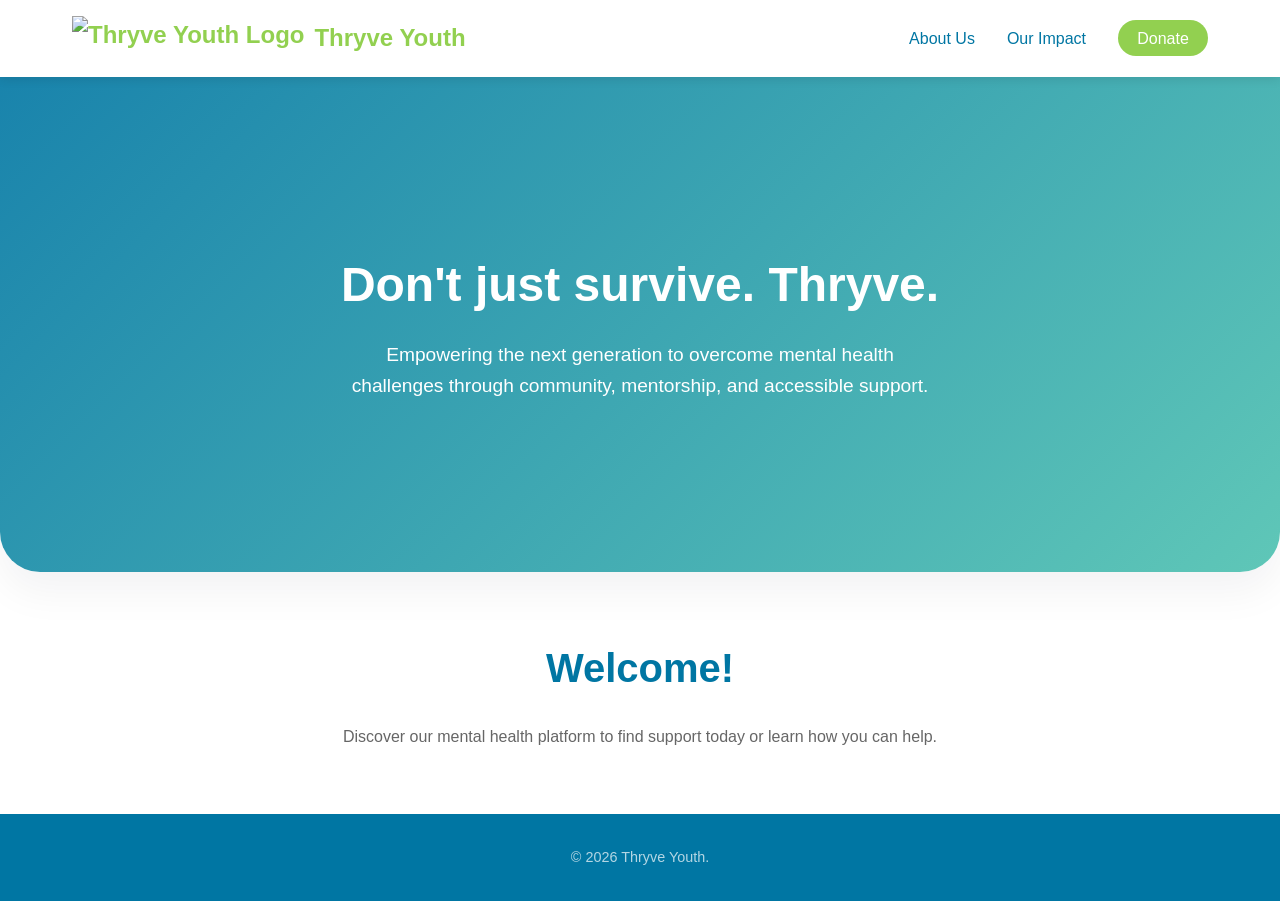
==== index.html @ bb86c057 "Add files via upload" ====
<!DOCTYPE html>
<html lang="en">
<head>
    <meta charset="UTF-8">
    <meta name="viewport" content="width=device-width, initial-scale=1.0">
    <title>HopeOcean | Home</title>
    <link rel="stylesheet" href="style.css">
</head>
<body>
    <header>
        <nav class="navbar">
            <!-- Replace your old text logo line with this graphic element -->
    <a href="index.html" class="logo" style="display: flex; align-items: center; gap: 10px;">
         <img src="logo.png" alt="Thryve Youth Logo" style="height: 45px; width: auto; object-fit: contain;">
         <span>Thryve Youth</span>
    </a>
            <ul class="nav-links">
                <li><a href="about.html">About Us</a></li>
                <li><a href="impact.html">Our Impact</a></li>
                <li><a href="#" class="btn-donate">Donate</a></li>
            </ul>
        </nav>
    </header>

    <section class="hero">
        <h1>Don't just survive. Thryve.</h1>
        <p>Empowering the next generation to overcome mental health challenges through community, mentorship, and accessible support.</p>
    </section>

    <main class="container" style="text-align: center;">
        <h2 class="section-title">Welcome!</h2>
        <p style="color: #666; max-width: 600px; margin: 0 auto;">Discover our mental health platform to find support today or learn how you can help.</p>
    </main>

    <footer><p>&copy; 2026 Thryve Youth.</p></footer>
</body>
</html>
---- style.css ----
/* Modern Minimalist Global Theme */
:root {
    /* Extracted Logo Brand Colors */
    --primary: #92d050;          /* The vibrant lime-sage green from 'youth' */
    --secondary: #43bdab;        /* The soothing teal-green from the brain half */
    --dark: #0076a3;             /* The deep teal-blue from 'Thryve' for high-contrast titles */
    --sage-light: #d1ebd2;       /* Ultra-soft sage accent for subtle hover glows */
    
    /* Calming Background Elements */
    --light-bg: #f5f4eb;         /* The warm, soft ivory cream background from your logo image */
    --white: #ffffff;
    --text-main: #2d3748;        /* Soft charcoal slate for easy reading text */
    --text-muted: #5a6a85;       /* Muted grey-blue for subtitles */
    --glass-bg: rgba(245, 244, 235, 0.8); /* Translucent navigation background matching the cream */
    --glass-border: rgba(146, 208, 80, 0.2); /* Soft green frame border */
    
    /* Layout Variables */
    --radius: 20px;              /* Extra rounded corners for a gentle, organic feel */
    --transition: all 0.4s cubic-bezier(0.16, 1, 0.3, 1);
}


* {
    box-sizing: border-box;
    margin: 0;
    padding: 0;
    font-family: 'Segoe UI', Tahoma, Geneva, Verdana, sans-serif;
}

body {
    color: var(--text);
    background-color: var(--light);
    line-height: 1.6;
    display: flex;
    flex-direction: column;
    min-height: 100vh;
}

/* Global Content Container */
main {
    flex: 1;
}

.container {
    max-width: 1000px;
    margin: 4rem auto;
    padding: 0 2rem;
}

/* Navigation Bar Layout */
header {
    background-color: var(--white);
    box-shadow: 0 2px 10px rgba(0,0,0,0.1);
    position: sticky;
    top: 0;
    z-index: 1000;
}

.navbar {
    max-width: 1200px;
    margin: 0 auto;
    padding: 1rem 2rem;
    display: flex;
    justify-content: space-between;
    align-items: center;
}

.logo {
    font-size: 1.5rem;
    font-weight: 700;
    color: var(--primary);
    text-decoration: none;
}

.nav-links {
    list-style: none;
    display: flex;
    align-items: center;
    gap: 2rem;
}

.nav-links a {
    text-decoration: none;
    color: var(--dark);
    font-weight: 500;
    transition: var(--transition);
}

.nav-links a:hover, .nav-links a.active {
    color: var(--primary);
}

/* Interactive Buttons */
.btn-donate {
    background-color: var(--primary);
    color: var(--white) !important;
    padding: 0.6rem 1.2rem;
    border-radius: 50px;
    font-weight: 600;
    transition: var(--transition);
    border: none;
    cursor: pointer;
    text-decoration: none;
}

.btn-donate:hover {
    background-color: var(--primary-hover);
    transform: translateY(-2px);
}

/* Hero Section (Homepage Only) */
/* Immersive Hero Graphic Area with Custom Theme Gradient */
.hero {
    /* This creates a calming gradient from your deep brand blue to your soothing teal */
    background: linear-gradient(135deg, rgba(0, 118, 163, 0.9) 0%, rgba(67, 189, 171, 0.85) 100%), 
                url('background.png') no-repeat center center/cover;
    height: 55vh;
    display: flex;
    flex-direction: column;
    justify-content: center;
    align-items: center;
    text-align: center;
    color: var(--white);
    padding: 0 2rem;
    border-bottom-left-radius: 40px;
    border-bottom-right-radius: 40px;
    box-shadow: 0 20px 40px rgba(15, 23, 42, 0.05);
}


.hero h1 { font-size: 3rem; margin-bottom: 1rem; }
.hero p { font-size: 1.2rem; max-width: 600px; }

/* Section Header Typography */
.section-title {
    font-size: 2.5rem;
    color: var(--dark);
    margin-bottom: 1.5rem;
    position: relative;
}

/* Cards Layout Grid (Impact Page) */
.grid {
    display: grid;
    grid-template-columns: repeat(auto-fit, minmax(280px, 1fr));
    gap: 2rem;
    margin-top: 3rem;
}

.card {
    background: var(--white);
    padding: 3rem 2.5rem;
    border-radius: var(--radius);
    box-shadow: 0 10px 30px rgba(45, 55, 72, 0.03); /* Lighter shadow to look clean against cream */
    transition: var(--transition);
    border: 1px solid rgba(146, 208, 80, 0.15); /* Soft sage green border accent */
    position: relative;
    overflow: hidden;
}

/* Make the accent strip line use your new brand colors */
.card::before {
    content: '';
    position: absolute;
    top: 0;
    left: 0;
    width: 100%;
    height: 6px;
    background: linear-gradient(90deg, var(--secondary), var(--primary));
}


.card:hover {
    transform: translateY(-5px);
    box-shadow: 0 12px 25px rgba(0,0,0,0.1);
}

.card h3 {
    color: var(--dark);
    margin-bottom: 1rem;
    font-size: 1.4rem;
}

/* Global Footer */
footer {
    background-color: var(--dark);
    color: rgba(255,255,255,0.7);
    text-align: center;
    padding: 2rem;
    font-size: 0.9rem;
    margin-top: auto;
}
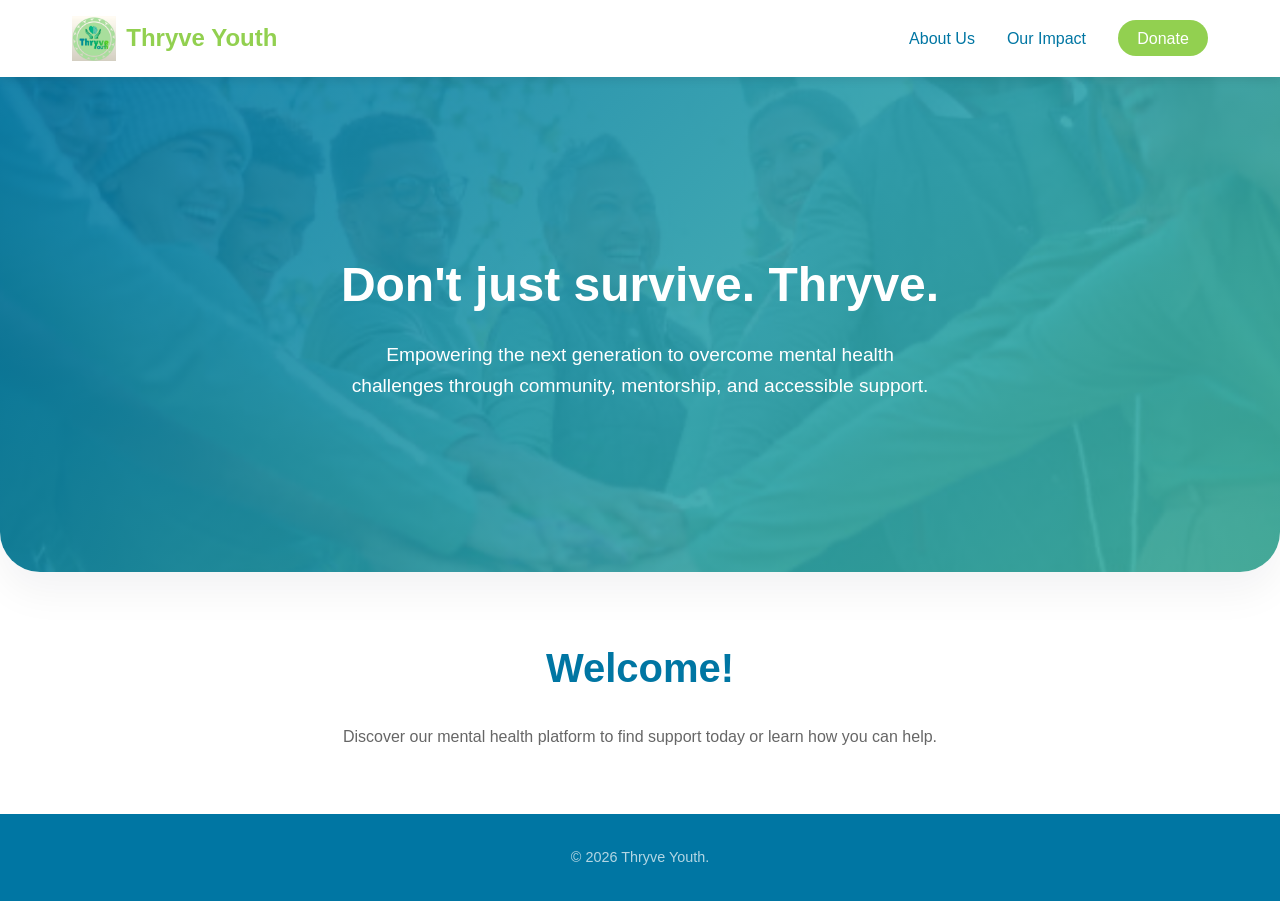
==== commit f99db070: "Add files via upload" ====
--- a/index.html
+++ b/index.html
@@ -3,7 +3,7 @@
 <head>
     <meta charset="UTF-8">
     <meta name="viewport" content="width=device-width, initial-scale=1.0">
-    <title>HopeOcean | Home</title>
+    <title>Thryve Youth| Home</title>
     <link rel="stylesheet" href="style.css">
 </head>
 <body>
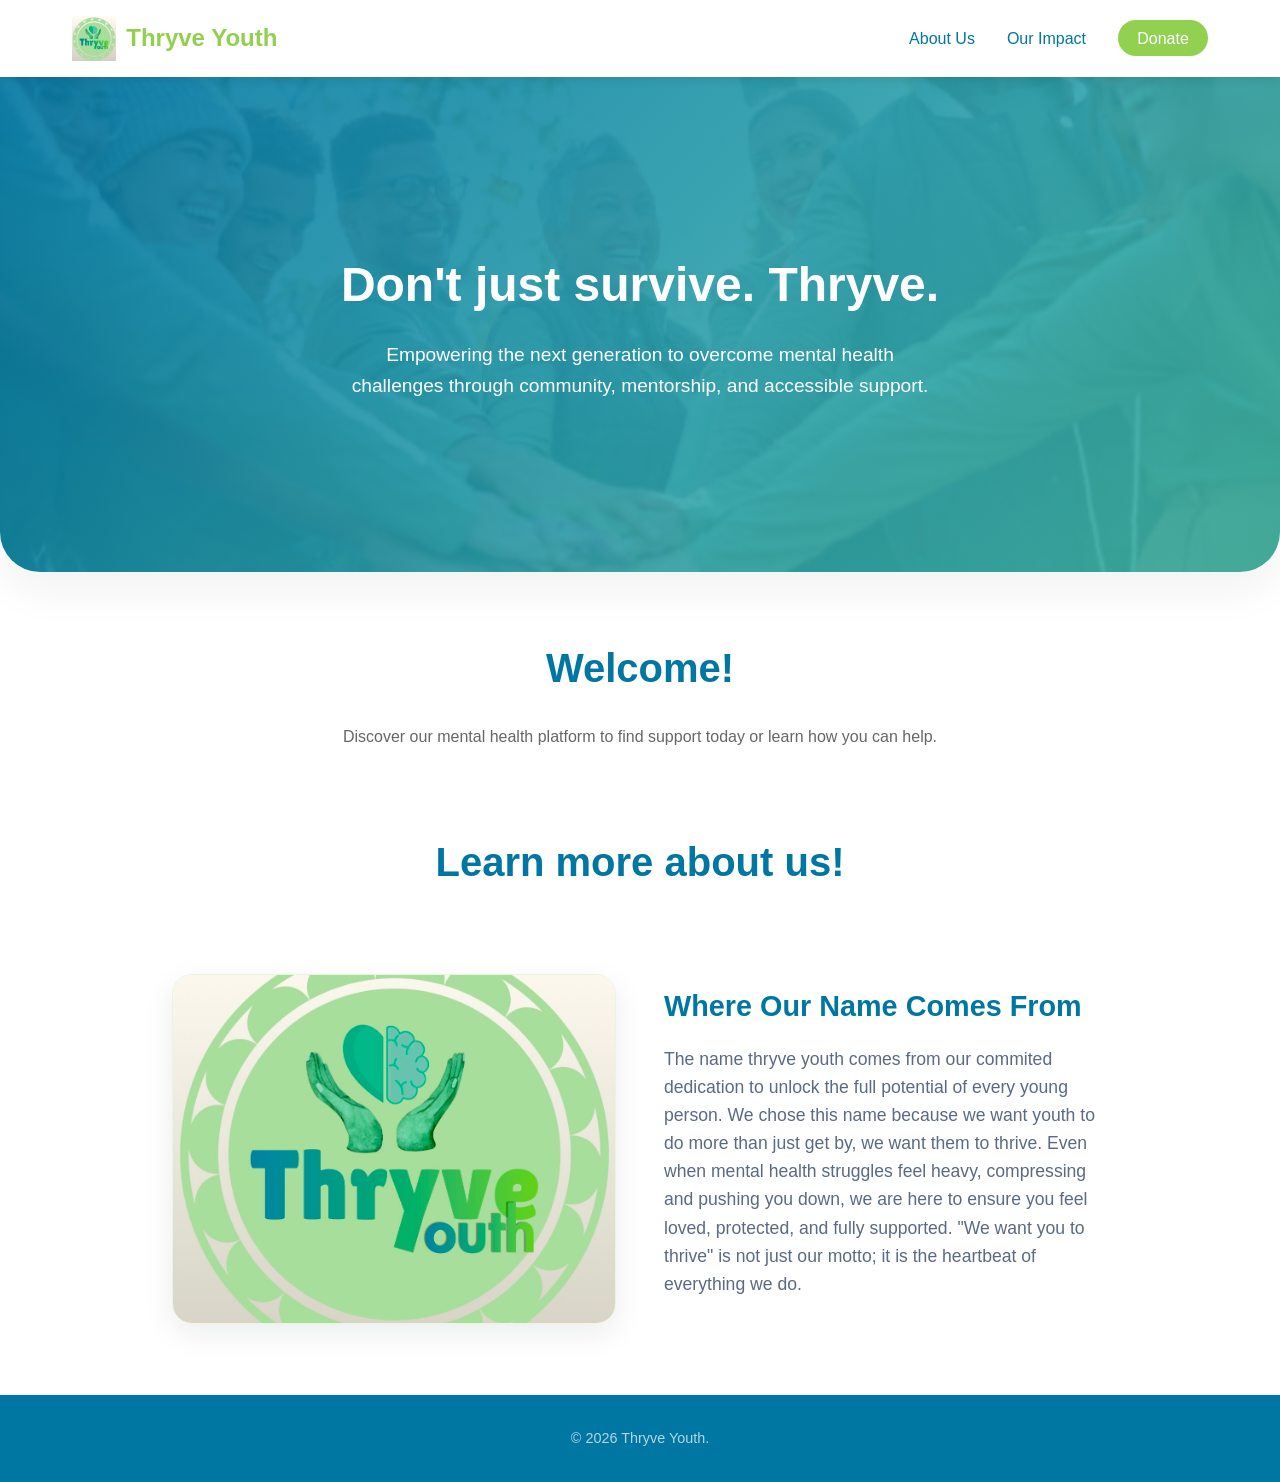
==== commit 25d6c2e0: "Add files via upload" ====
--- a/index.html
+++ b/index.html
@@ -30,6 +30,30 @@
     <main class="container" style="text-align: center;">
         <h2 class="section-title">Welcome!</h2>
         <p style="color: #666; max-width: 600px; margin: 0 auto;">Discover our mental health platform to find support today or learn how you can help.</p>
+        <div style="height: 40px;"></div>
+        <div style="height: 40px;"></div>
+
+        <h2 class="section-title">Learn more about us!</h2>
+        <!-- Modern Split Section (Image Left, Text Right) -->
+<div style="display: flex; flex-wrap: wrap; gap: 3rem; align-items: center; margin-top: 5rem; text-align: left;">
+    
+    <!-- Left Column (Your Custom Image) -->
+    <div style="flex: 1; min-width: 300px;">
+        <img src="logo.png" alt="Where Our Name Comes From" 
+             style="width: 100%; height: 350px; object-fit: cover; border-radius: var(--radius); box-shadow: 0 10px 30px rgba(15, 23, 42, 0.08); border: 1px solid var(--glass-border);">
+    </div>
+
+    <!-- Right Column (Text) -->
+    <div style="flex: 1; min-width: 300px;">
+        <h3 style="font-size: 1.8rem; color: var(--dark); margin-bottom: 1rem;">Where Our Name Comes From</h3>
+        <p style="color: var(--text-muted); font-size: 1.1rem; margin-bottom: 1.5rem;">
+            The name thryve youth comes from our commited dedication to unlock the full potential of every young person. We chose this name because we want youth to do more than just get by, we want them to thrive. Even when mental health struggles feel heavy, compressing and pushing you down, we are here to ensure you feel loved, protected, and fully supported. "We want you to thrive" is not just our motto; it is the heartbeat of everything we do.
+        </p>
+    </div>
+
+</div>
+
+
     </main>
 
     <footer><p>&copy; 2026 Thryve Youth.</p></footer>
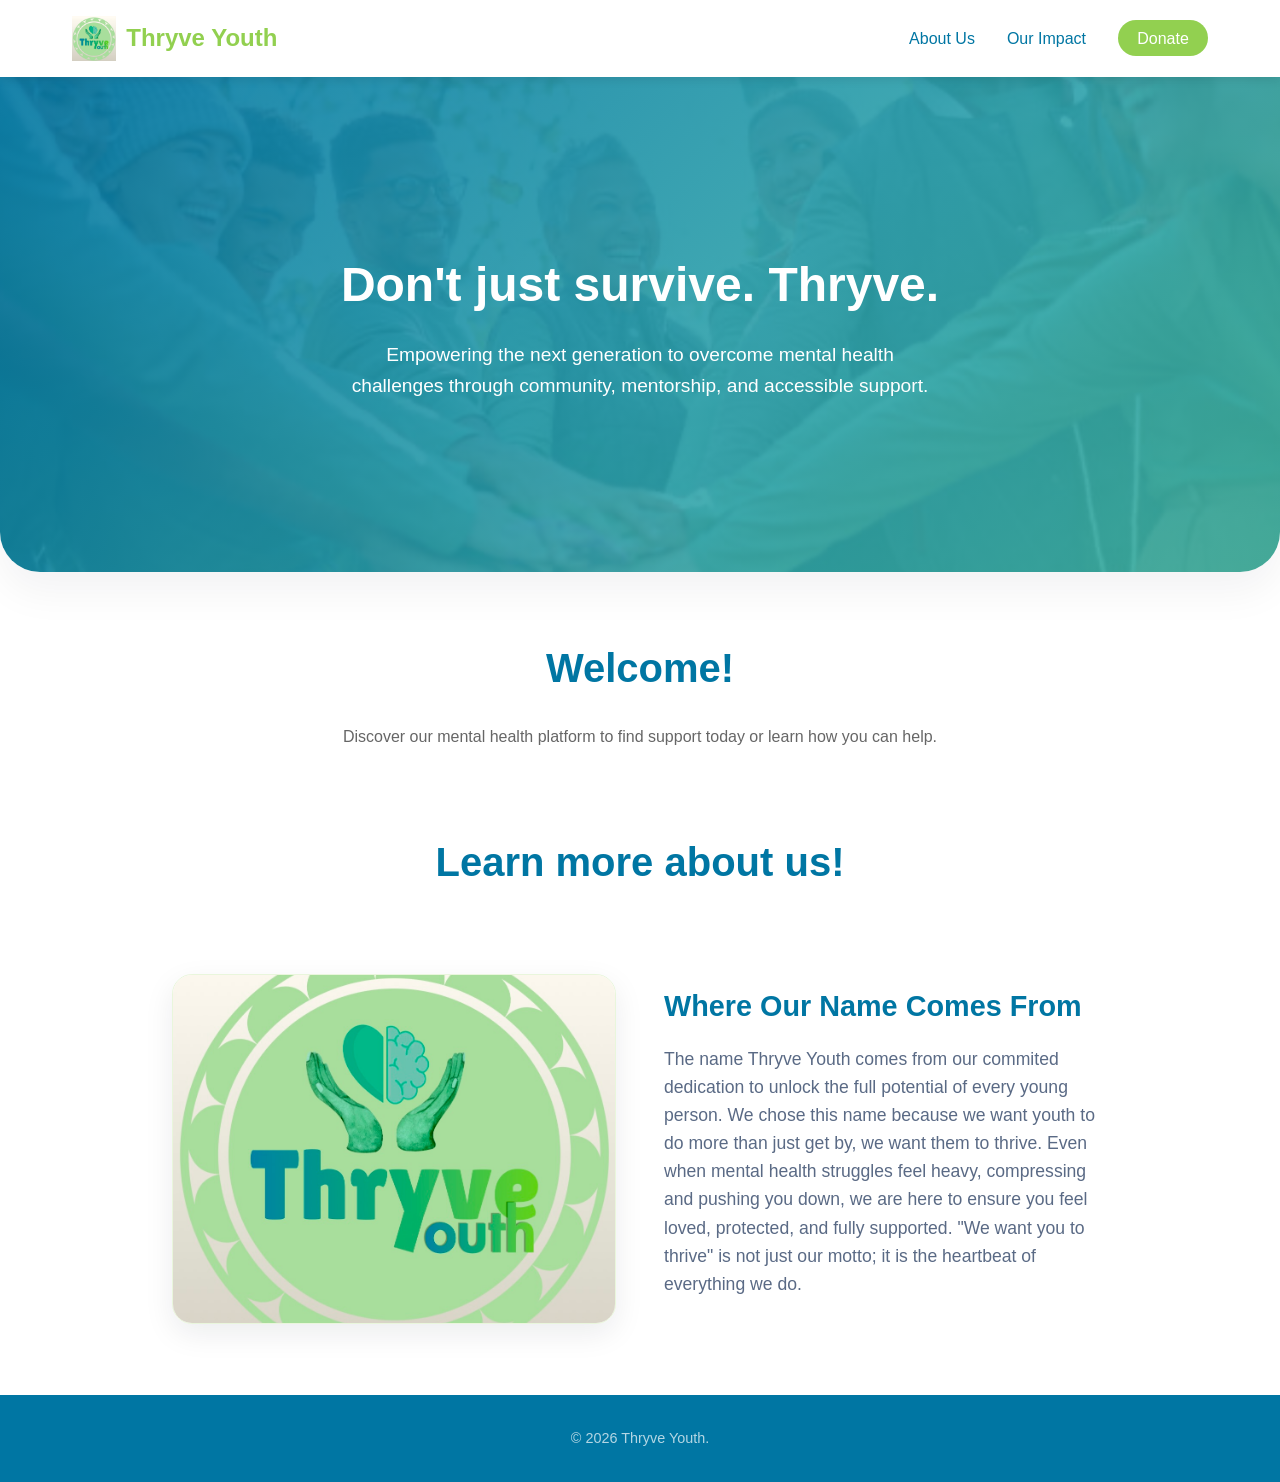
==== commit e50ab58c: "Add files via upload" ====
--- a/index.html
+++ b/index.html
@@ -47,7 +47,7 @@
     <div style="flex: 1; min-width: 300px;">
         <h3 style="font-size: 1.8rem; color: var(--dark); margin-bottom: 1rem;">Where Our Name Comes From</h3>
         <p style="color: var(--text-muted); font-size: 1.1rem; margin-bottom: 1.5rem;">
-            The name thryve youth comes from our commited dedication to unlock the full potential of every young person. We chose this name because we want youth to do more than just get by, we want them to thrive. Even when mental health struggles feel heavy, compressing and pushing you down, we are here to ensure you feel loved, protected, and fully supported. "We want you to thrive" is not just our motto; it is the heartbeat of everything we do.
+            The name Thryve Youth comes from our commited dedication to unlock the full potential of every young person. We chose this name because we want youth to do more than just get by, we want them to thrive. Even when mental health struggles feel heavy, compressing and pushing you down, we are here to ensure you feel loved, protected, and fully supported. "We want you to thrive" is not just our motto; it is the heartbeat of everything we do.
         </p>
     </div>
 
